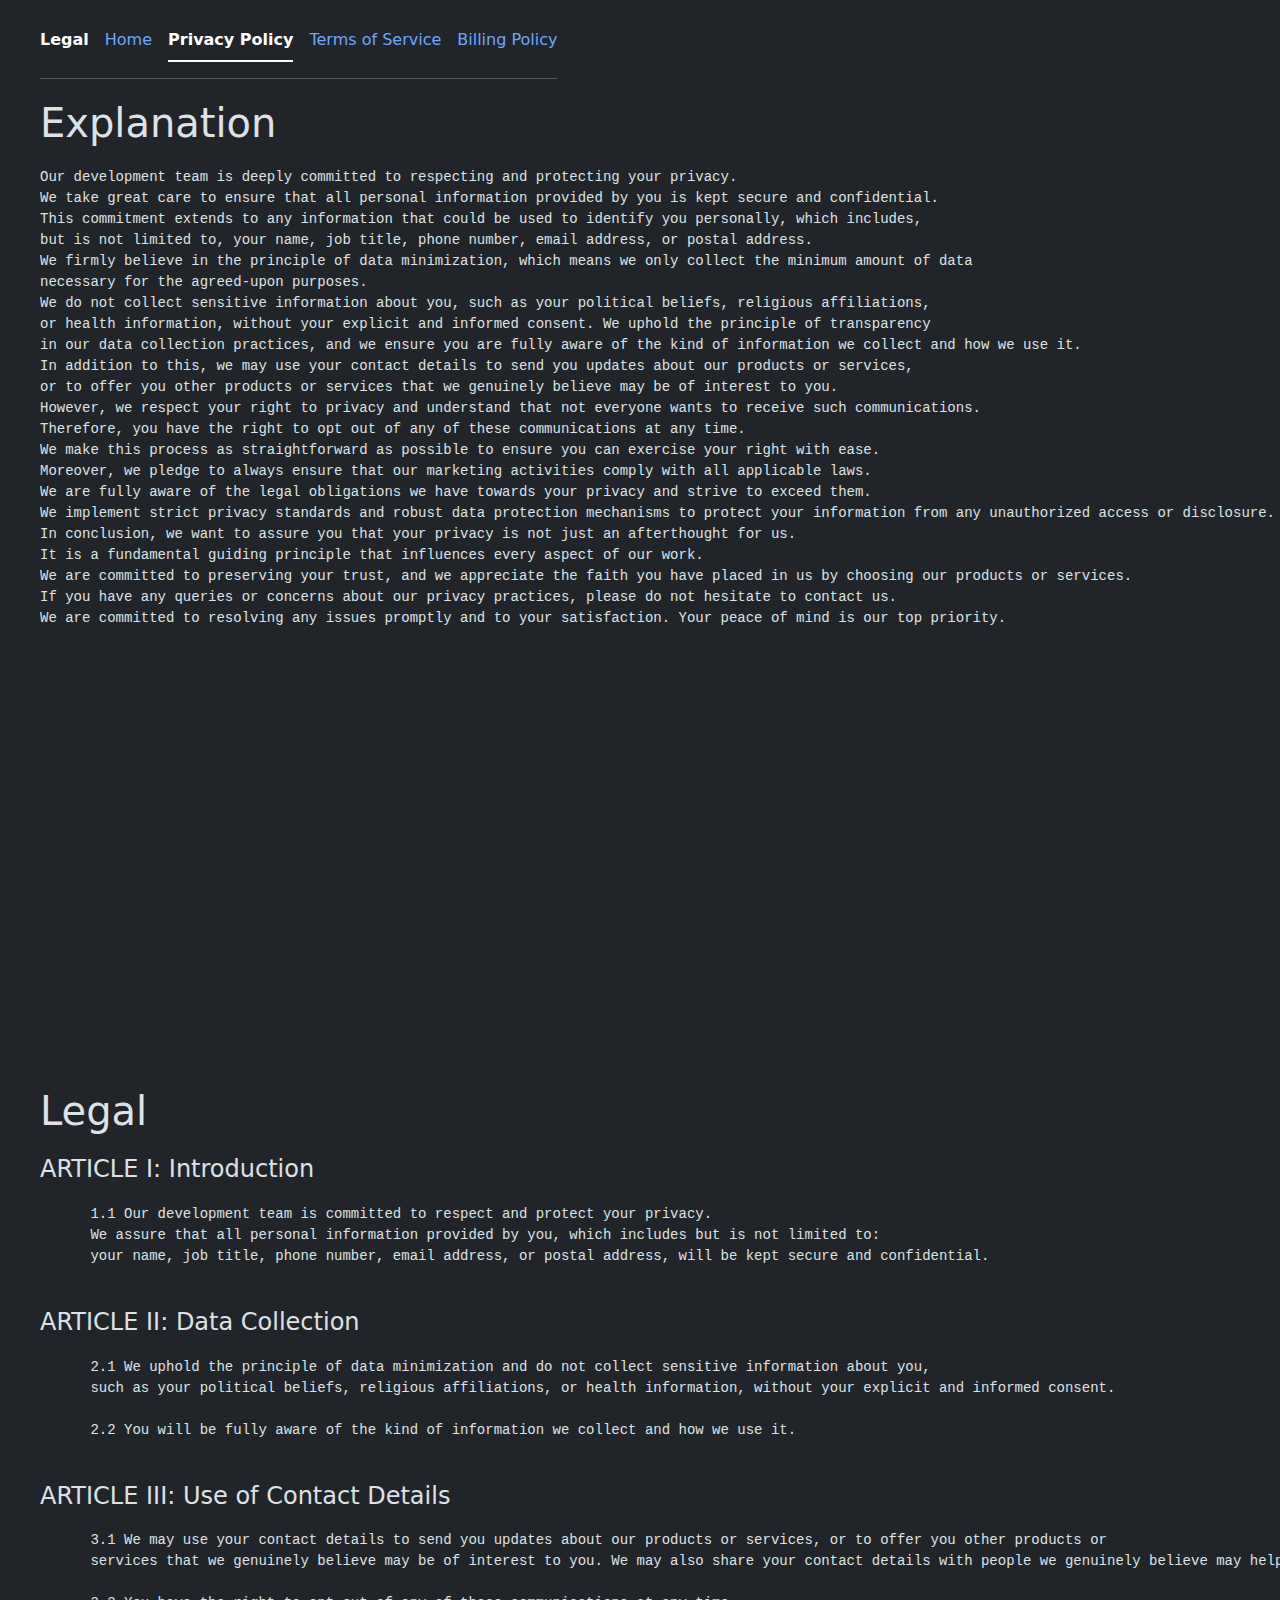
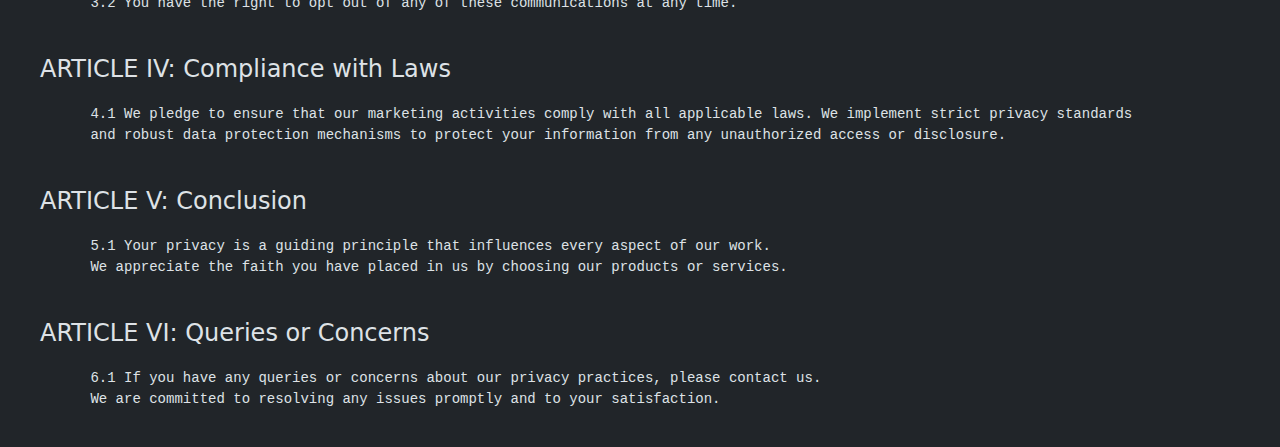
==== pp.html @ 4eedebc8 "Made Changes" ====
<!doctype html>
<html lang="en">
  <head>
    <meta charset="utf-8">
    <meta name="viewport" content="width=device-width, initial-scale=1">
    <title>The Dev Team - Legal - Home</title>
    <link rel="stylesheet" href="style.css">
    <link href="https://cdn.jsdelivr.net/npm/bootstrap@5.3.3/dist/css/bootstrap.min.css" rel="stylesheet" integrity="sha384-QWTKZyjpPEjISv5WaRU9OFeRpok6YctnYmDr5pNlyT2bRjXh0JMhjY6hW+ALEwIH" crossorigin="anonymous">
  </head>
  <body data-bs-theme="dark">
    <div class="div1">
      <ul class="navigationbar nav nav-underline">
          <li class="nav-item"><a class="nav-link disabled" style="color: #FFFFFF;font-weight: bold;" href="/index.html">Legal            </a></li>
          <li class="nav-item"><a class="nav-link" aria-current="page" href="https://devteamit.com/legal">Home</a></li>
          <li class="nav-item"><a class="nav-link active" href="https://devteamit.com/legal/pp.html">Privacy Policy</a></li>
          <li class="nav-item"><a class="nav-link" href="https://devteamit.com/legal/tos.html">Terms of Service</a></li>
          <li class="nav-item"><a class="nav-link" href="https://devteamit.com/legal/bp.html">Billing Policy</a></li>
      </ul>
      <hr class="hr">
  </div>
    <h1 class="navigationbar">Explanation</h1>
    <pre class="navigationbar" style="max-width: 100vw; min-height: 100vh;">
Our development team is deeply committed to respecting and protecting your privacy. 
We take great care to ensure that all personal information provided by you is kept secure and confidential. 
This commitment extends to any information that could be used to identify you personally, which includes, 
but is not limited to, your name, job title, phone number, email address, or postal address.
We firmly believe in the principle of data minimization, which means we only collect the minimum amount of data 
necessary for the agreed-upon purposes. 
We do not collect sensitive information about you, such as your political beliefs, religious affiliations, 
or health information, without your explicit and informed consent. We uphold the principle of transparency 
in our data collection practices, and we ensure you are fully aware of the kind of information we collect and how we use it.
In addition to this, we may use your contact details to send you updates about our products or services, 
or to offer you other products or services that we genuinely believe may be of interest to you. 
However, we respect your right to privacy and understand that not everyone wants to receive such communications. 
Therefore, you have the right to opt out of any of these communications at any time. 
We make this process as straightforward as possible to ensure you can exercise your right with ease.
Moreover, we pledge to always ensure that our marketing activities comply with all applicable laws. 
We are fully aware of the legal obligations we have towards your privacy and strive to exceed them. 
We implement strict privacy standards and robust data protection mechanisms to protect your information from any unauthorized access or disclosure.
In conclusion, we want to assure you that your privacy is not just an afterthought for us. 
It is a fundamental guiding principle that influences every aspect of our work. 
We are committed to preserving your trust, and we appreciate the faith you have placed in us by choosing our products or services.
If you have any queries or concerns about our privacy practices, please do not hesitate to contact us. 
We are committed to resolving any issues promptly and to your satisfaction. Your peace of mind is our top priority.
    </pre>
    <h1 class="navigationbar" id="legal">Legal</h1>
    <h4 class="navigationbar">ARTICLE I: Introduction</h4>
    <pre class="navigationbar" style="max-width: 100vw;">
      1.1 Our development team is committed to respect and protect your privacy. 
      We assure that all personal information provided by you, which includes but is not limited to:
      your name, job title, phone number, email address, or postal address, will be kept secure and confidential.
    </pre>
    <h4 class="navigationbar">ARTICLE II: Data Collection</h4>
    <pre class="navigationbar" style="max-width: 100vw;">
      2.1 We uphold the principle of data minimization and do not collect sensitive information about you, 
      such as your political beliefs, religious affiliations, or health information, without your explicit and informed consent.

      2.2 You will be fully aware of the kind of information we collect and how we use it.
    </pre>
    <h4 class="navigationbar">ARTICLE III: Use of Contact Details</h4>
    <pre class="navigationbar" style="max-width: 100vw;">
      3.1 We may use your contact details to send you updates about our products or services, or to offer you other products or 
      services that we genuinely believe may be of interest to you. We may also share your contact details with people we genuinely believe may help you. 

      3.2 You have the right to opt out of any of these communications at any time.
    </pre>
    <h4 class="navigationbar">ARTICLE IV: Compliance with Laws</h4>
    <pre class="navigationbar" style="max-width: 100vw;">
      4.1 We pledge to ensure that our marketing activities comply with all applicable laws. We implement strict privacy standards
      and robust data protection mechanisms to protect your information from any unauthorized access or disclosure.
    </pre>
    <h4 class="navigationbar">ARTICLE V: Conclusion</h4>
    <pre class="navigationbar" style="max-width: 100vw;">
      5.1 Your privacy is a guiding principle that influences every aspect of our work. 
      We appreciate the faith you have placed in us by choosing our products or services.
    </pre>
    <h4 class="navigationbar">ARTICLE VI: Queries or Concerns</h4>
    <pre class="navigationbar" style="max-width: 100vw;">
      6.1 If you have any queries or concerns about our privacy practices, please contact us. 
      We are committed to resolving any issues promptly and to your satisfaction.
    </pre>
  </body>
    <script src="https://cdn.jsdelivr.net/npm/bootstrap@5.3.3/dist/js/bootstrap.bundle.min.js" integrity="sha384-YvpcrYf0tY3lHB60NNkmXc5s9fDVZLESaAA55NDzOxhy9GkcIdslK1eN7N6jIeHz" crossorigin="anonymous"></script>
</html>
---- style.css ----
.navigationbar{
    margin-top: 20px;
    margin-left: 40px;
}
.div1{
    max-width: fit-content;
}

.hr{
    margin-left: 40px;
}


.center{
    text-align: center;
}

.hero {
    margin-top: 25vh;
    height: 20vh;
}

.lg{
    width: 40vw;
    margin-left: 30vw;
    margin-right: 30vw;
    margin-top: 20px;
}

.a100vh{
    min-height: 60vh;
}
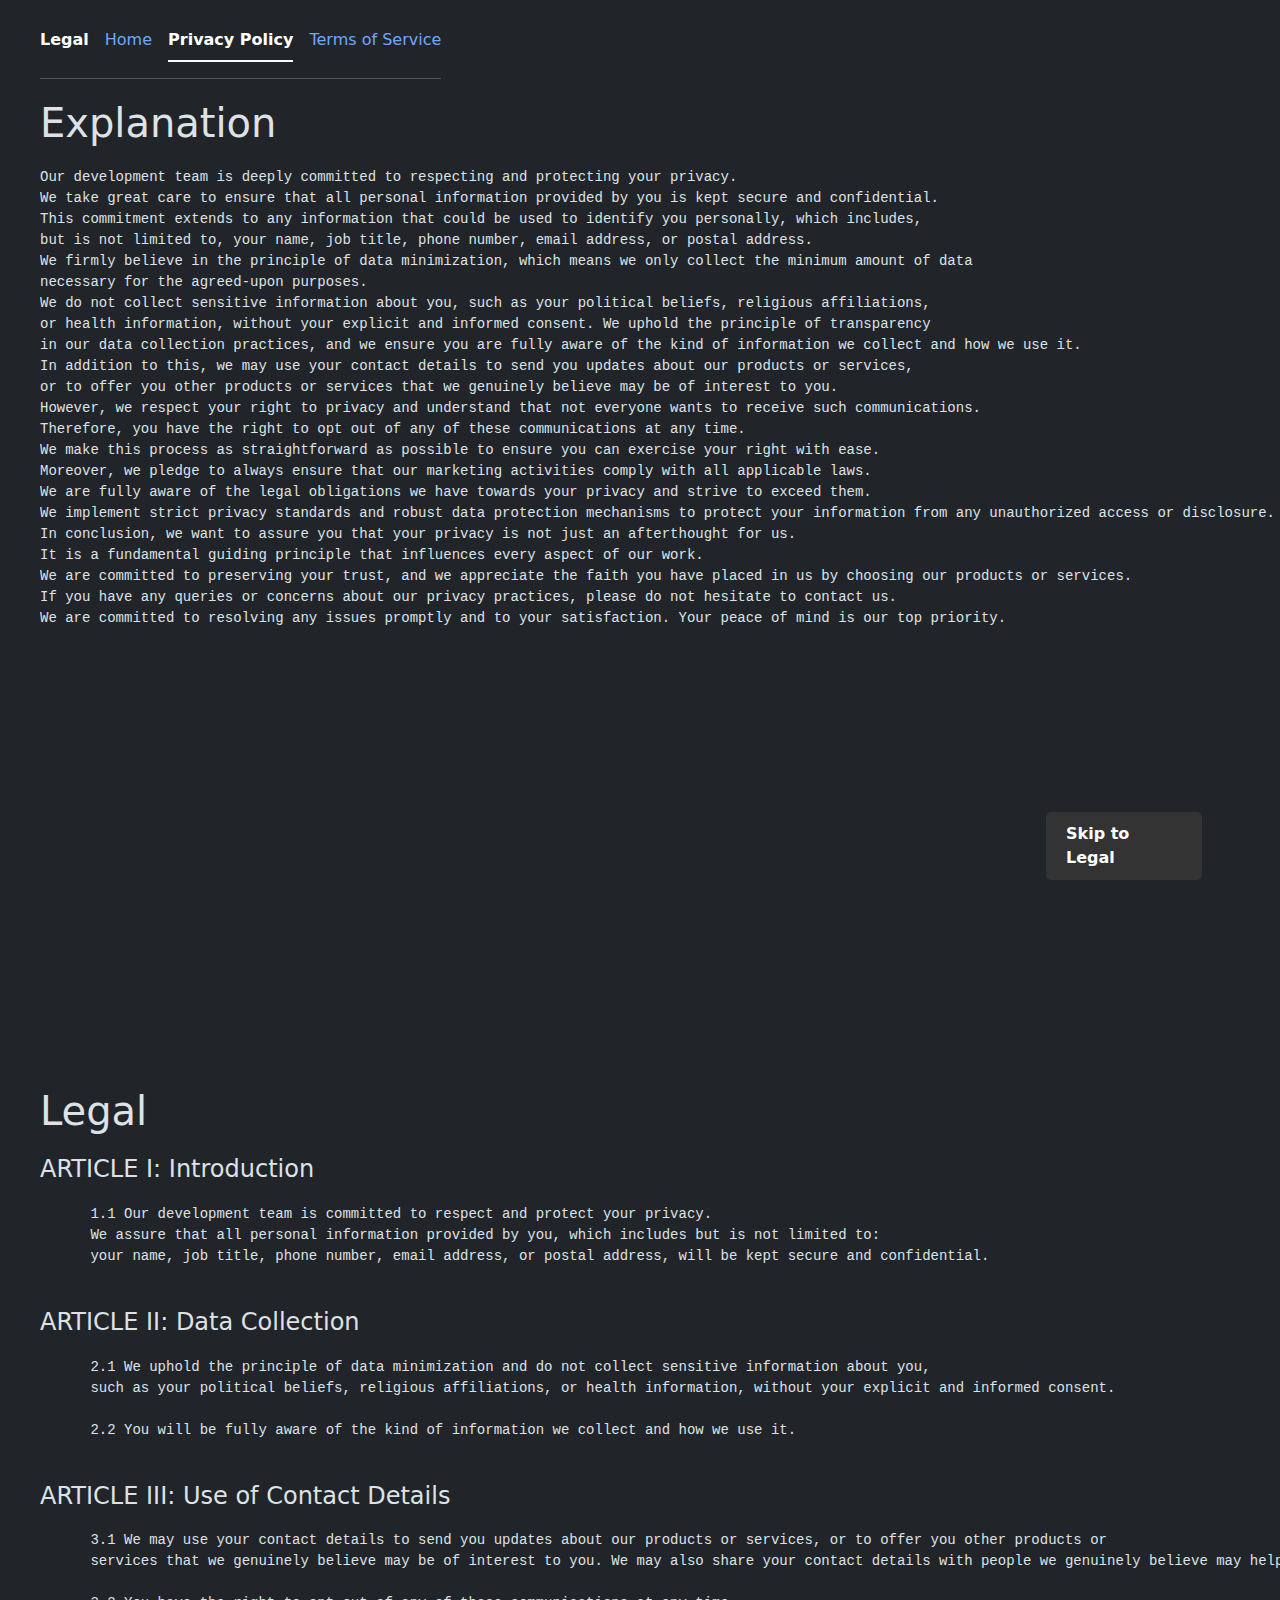
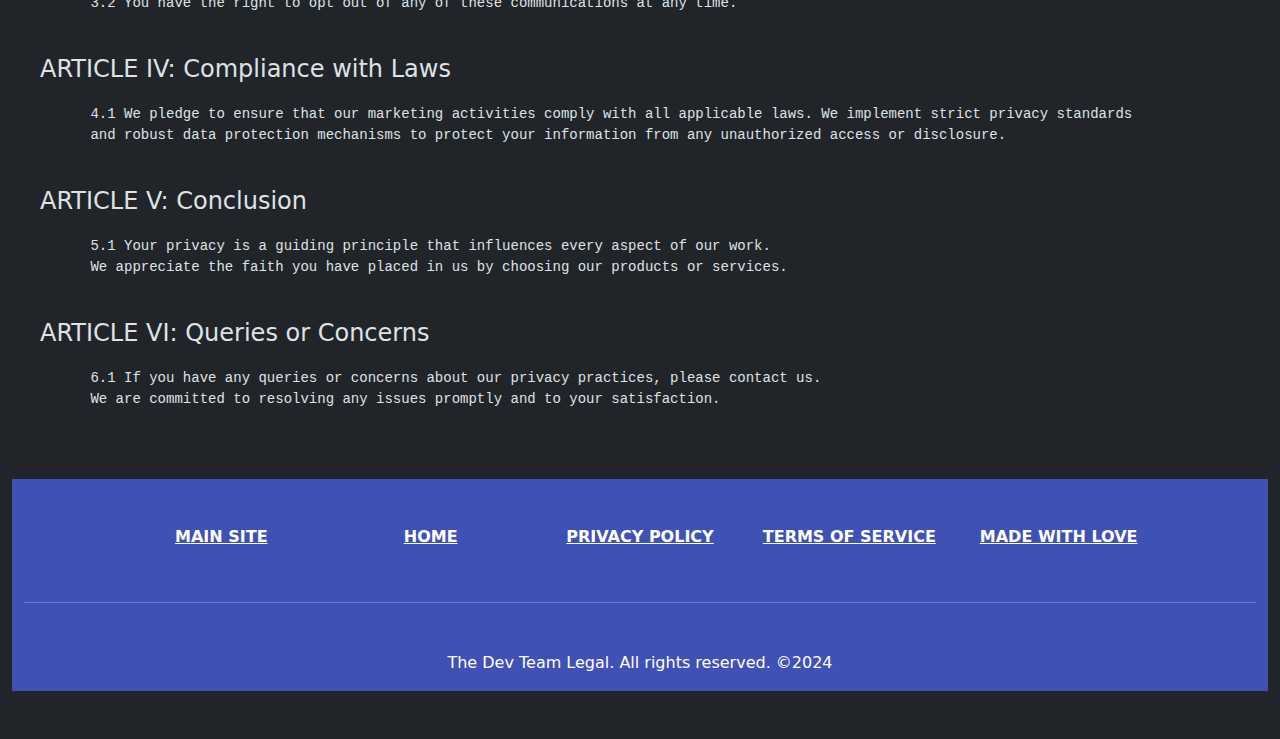
==== commit d7246022: "fixed links" ====
--- a/pp.html
+++ b/pp.html
@@ -7,14 +7,40 @@
     <link rel="stylesheet" href="style.css">
     <link href="https://cdn.jsdelivr.net/npm/bootstrap@5.3.3/dist/css/bootstrap.min.css" rel="stylesheet" integrity="sha384-QWTKZyjpPEjISv5WaRU9OFeRpok6YctnYmDr5pNlyT2bRjXh0JMhjY6hW+ALEwIH" crossorigin="anonymous">
   </head>
+
   <body data-bs-theme="dark">
+    <style>
+      .fixed-button {
+        position: fixed;
+        bottom: 20px;
+        left: 80%;
+        margin-left: 100px;
+        transform: translateX(-50%);
+        background-color: #333;
+        padding: 10px 20px;
+        border-radius: 5px;
+      }
+  
+      .fixed-button a {
+        color: #fff;
+        text-decoration: none;
+        font-size: 16px;
+        font-weight: bold;
+      }
+      .fixed-button.hidden {
+        opacity: 0;
+        pointer-events: none;
+      }
+    </style>
+    <div class="fixed-button">
+      <a href="#legal">Skip to Legal</a>
+    </div>
     <div class="div1">
       <ul class="navigationbar nav nav-underline">
           <li class="nav-item"><a class="nav-link disabled" style="color: #FFFFFF;font-weight: bold;" href="/index.html">Legal            </a></li>
           <li class="nav-item"><a class="nav-link" aria-current="page" href="https://devteamit.com/legal">Home</a></li>
           <li class="nav-item"><a class="nav-link active" href="https://devteamit.com/legal/pp.html">Privacy Policy</a></li>
           <li class="nav-item"><a class="nav-link" href="https://devteamit.com/legal/tos.html">Terms of Service</a></li>
-          <li class="nav-item"><a class="nav-link" href="https://devteamit.com/legal/bp.html">Billing Policy</a></li>
       </ul>
       <hr class="hr">
   </div>
@@ -80,5 +106,108 @@
       We are committed to resolving any issues promptly and to your satisfaction.
     </pre>
   </body>
+  <style>
+    .container {
+       max-width: 100%;
+       margin-left: auto;
+       margin-right: auto;
+     }
+   
+    .text-center {
+       text-align: center;
+     }
+    .text-white {
+       color: #ffffff;
+     }
+    .bg-blue-500 {
+       background-color: #3f51b5;
+     }
+   
+   
+    .d-flex {
+       display: flex;
+     }
+    .justify-content-center {
+       justify-content: center;
+     }
+   
+    .text-uppercase {
+       text-transform: uppercase;
+     }
+    .font-weight-bold {
+       font-weight: bold;
+     }
+   
+    .hr {
+       border-top: 1px solid currentColor;
+     }
+   
+    .text-center {
+       text-align: center;
+     }
+   
+   </style>
+   </head>
+   <body>
+   
+   <div class="container my-5">
+     <footer class="text-center text-white bg-blue-500">
+       <div class="container">
+         <section class="mt-5">
+           <div class="row text-center d-flex justify-content-center pt-5">
+             <div class="col-md-2">
+               <h6 class="text-uppercase font-weight-bold">
+                 <a href="https://devteamit.com" class="text-white">Main Site</a>
+               </h6>
+             </div>
+             <div class="col-md-2">
+               <h6 class="text-uppercase font-weight-bold">
+                 <a href="https://devteamit.com/legal" class="text-white">Home</a>
+               </h6>
+             </div>
+             <div class="col-md-2">
+               <h6 class="text-uppercase font-weight-bold">
+                 <a href="https://devteamit.com/legal/pp.html" class="text-white">
+                   Privacy Policy</a>
+               </h6>
+             </div>
+             <div class="col-md-2">
+               <h6 class="text-uppercase font-weight-bold">
+                 <a href="https://devteamit.com/legal/tos.html" class="text-white">Terms of Service</a>
+               </h6>
+             </div>
+             <div class="col-md-2">
+               <h6 class="text-uppercase font-weight-bold">
+                 <a href="https://devteamit.com/legal/bp.html" class="text-white">Made with love</a>
+               </h6>
+             </div>
+           </div>
+         </section>
+         <hr class="my-5" />
+         <section class="mb-5">
+           <div class="row d-flex justify-content-center">
+             <div class="col-lg-8">
+               <p>The Dev Team Legal. All rights reserved. ©2024</p>
+             </div>
+           </div>
+         </section>
+   
+    <script>
+      window.addEventListener('scroll', function() {
+        const targetSection = document.getElementById('legal');
+        const fixedButton = document.querySelector('.fixed-button');
+
+        const targetSectionTop = targetSection.offsetTop;
+        const targetSectionHeight = targetSection.offsetHeight;
+        const windowHeight = window.innerHeight;
+        const scrollPosition = window.pageYOffset;
+
+        if (scrollPosition > targetSectionTop - windowHeight + targetSectionHeight / 2) {
+          fixedButton.classList.add('hidden');
+        } else {
+          fixedButton.classList.remove('hidden');
+        }
+      });
+    </script>
     <script src="https://cdn.jsdelivr.net/npm/bootstrap@5.3.3/dist/js/bootstrap.bundle.min.js" integrity="sha384-YvpcrYf0tY3lHB60NNkmXc5s9fDVZLESaAA55NDzOxhy9GkcIdslK1eN7N6jIeHz" crossorigin="anonymous"></script>
 </html>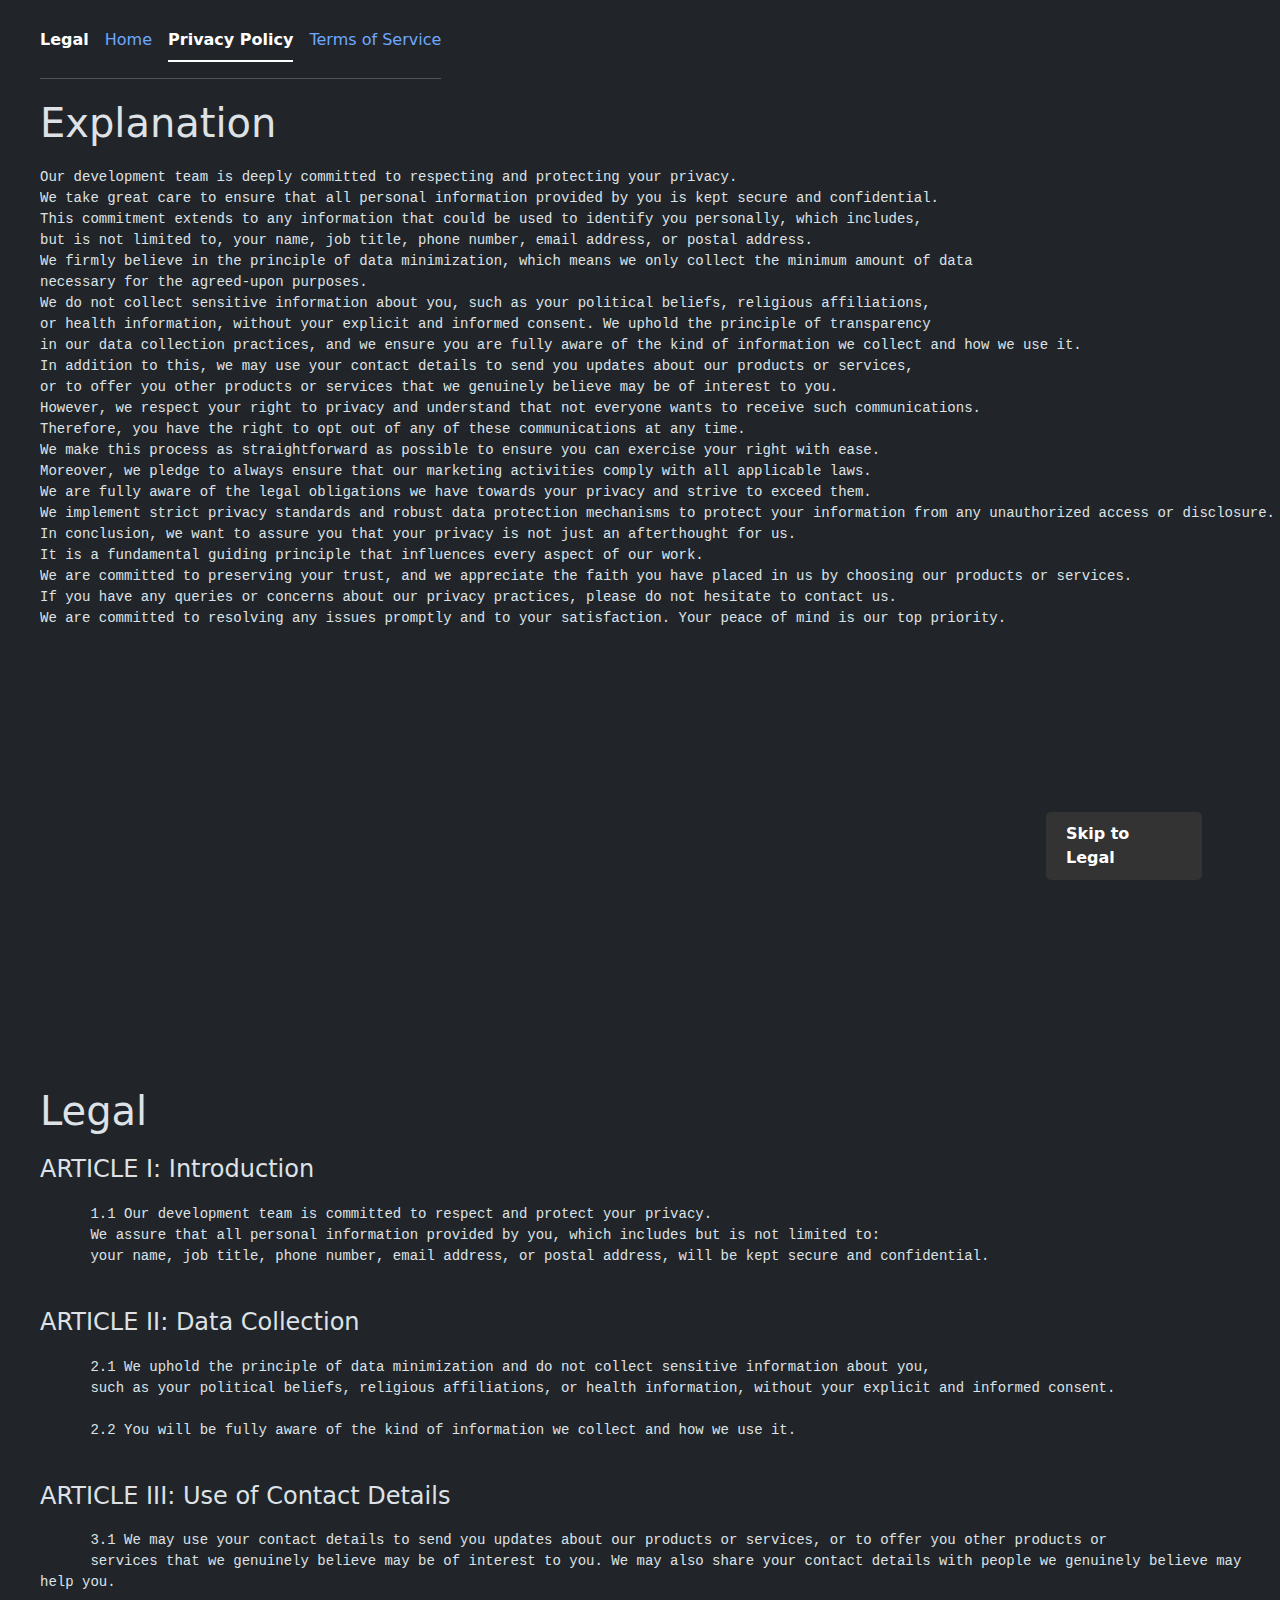
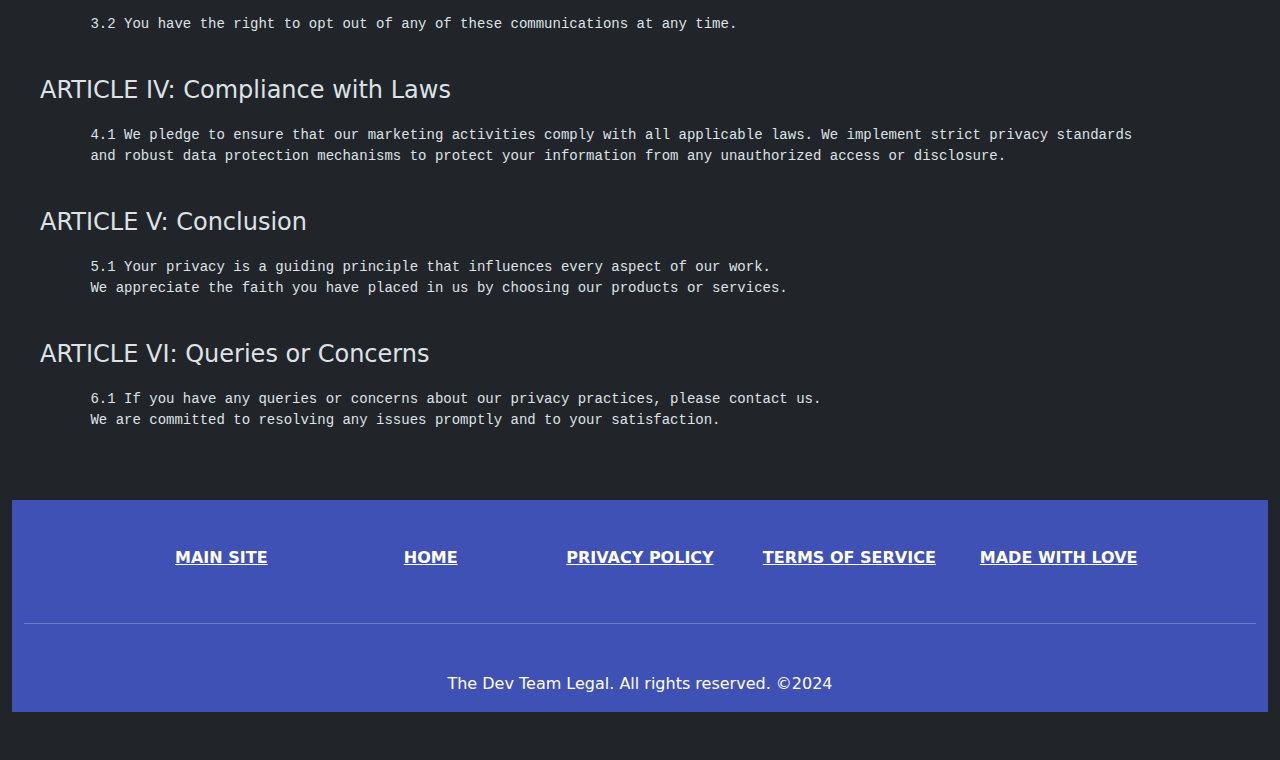
==== commit e86a6a0d: "Fixed Pre" ====
--- a/pp.html
+++ b/pp.html
@@ -10,6 +10,9 @@
 
   <body data-bs-theme="dark">
     <style>
+      pre{
+        white-space:pre-wrap;
+      }
       .fixed-button {
         position: fixed;
         bottom: 20px;
